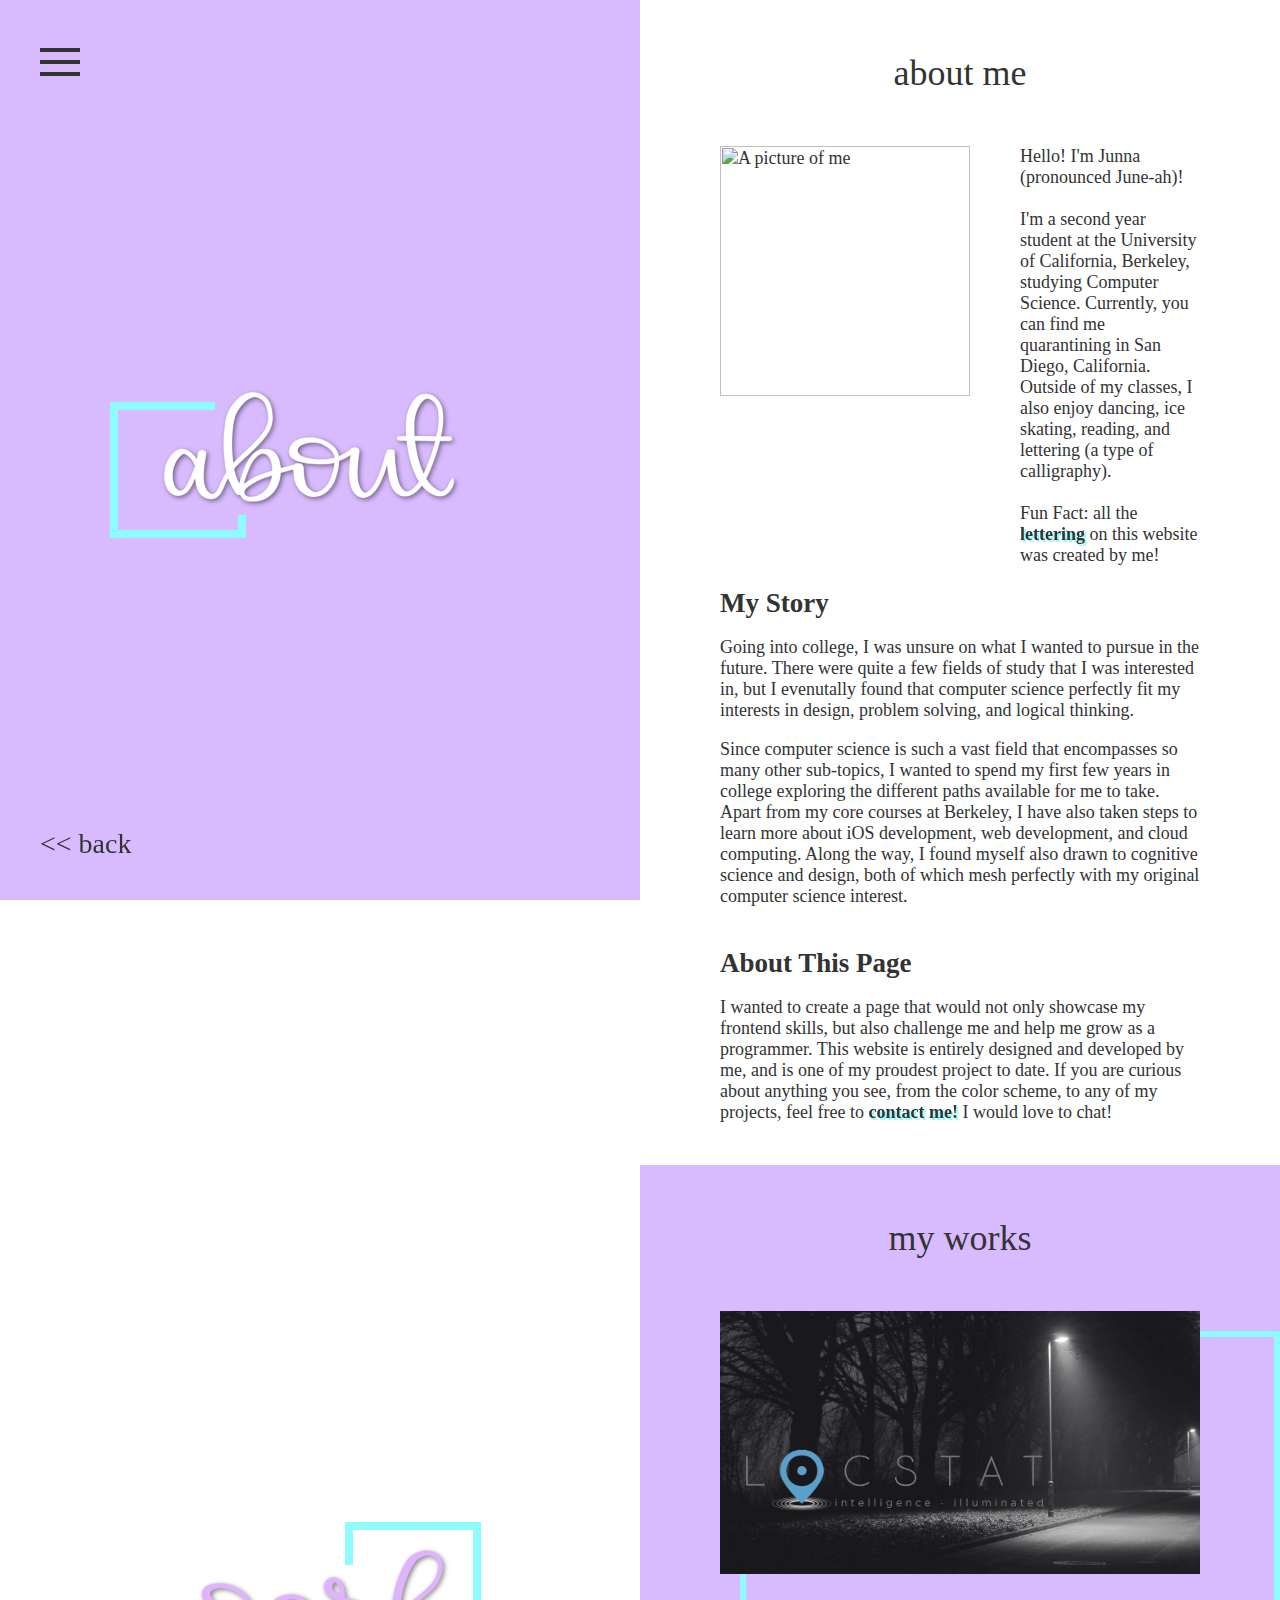
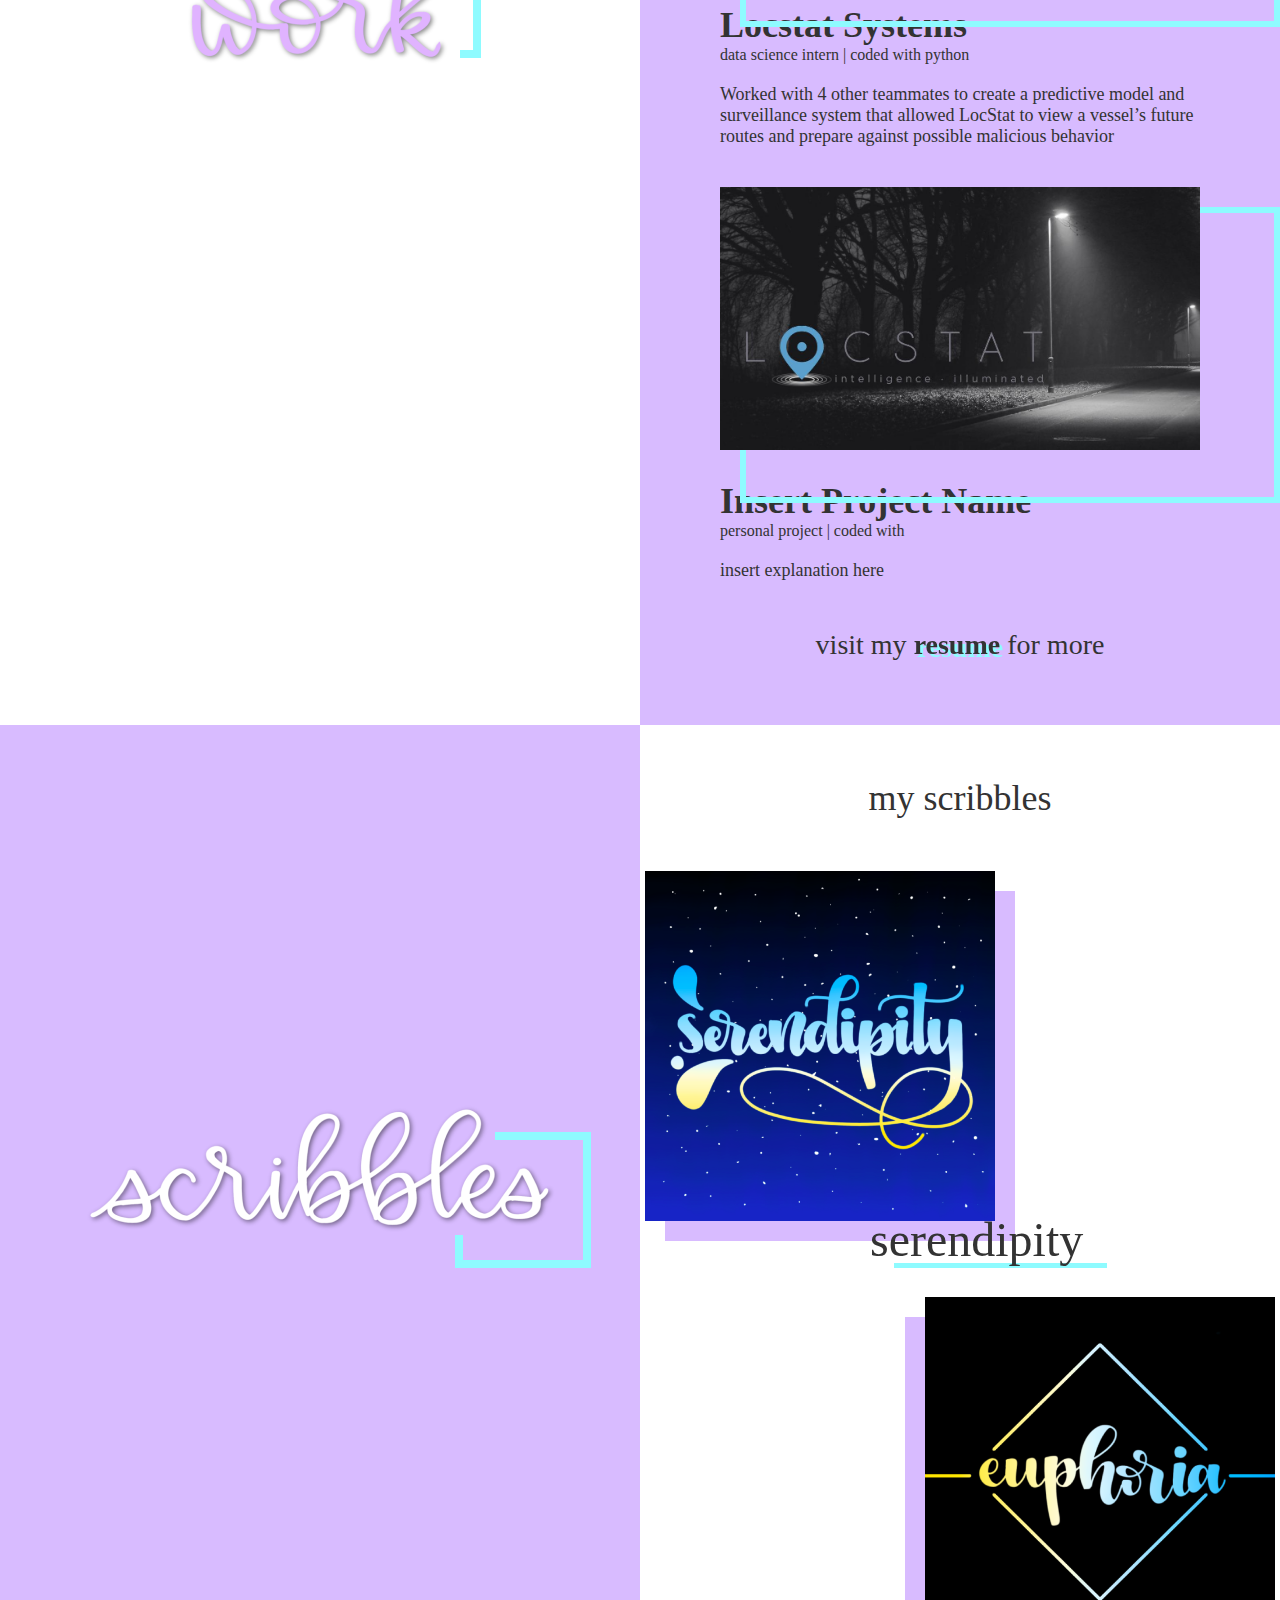
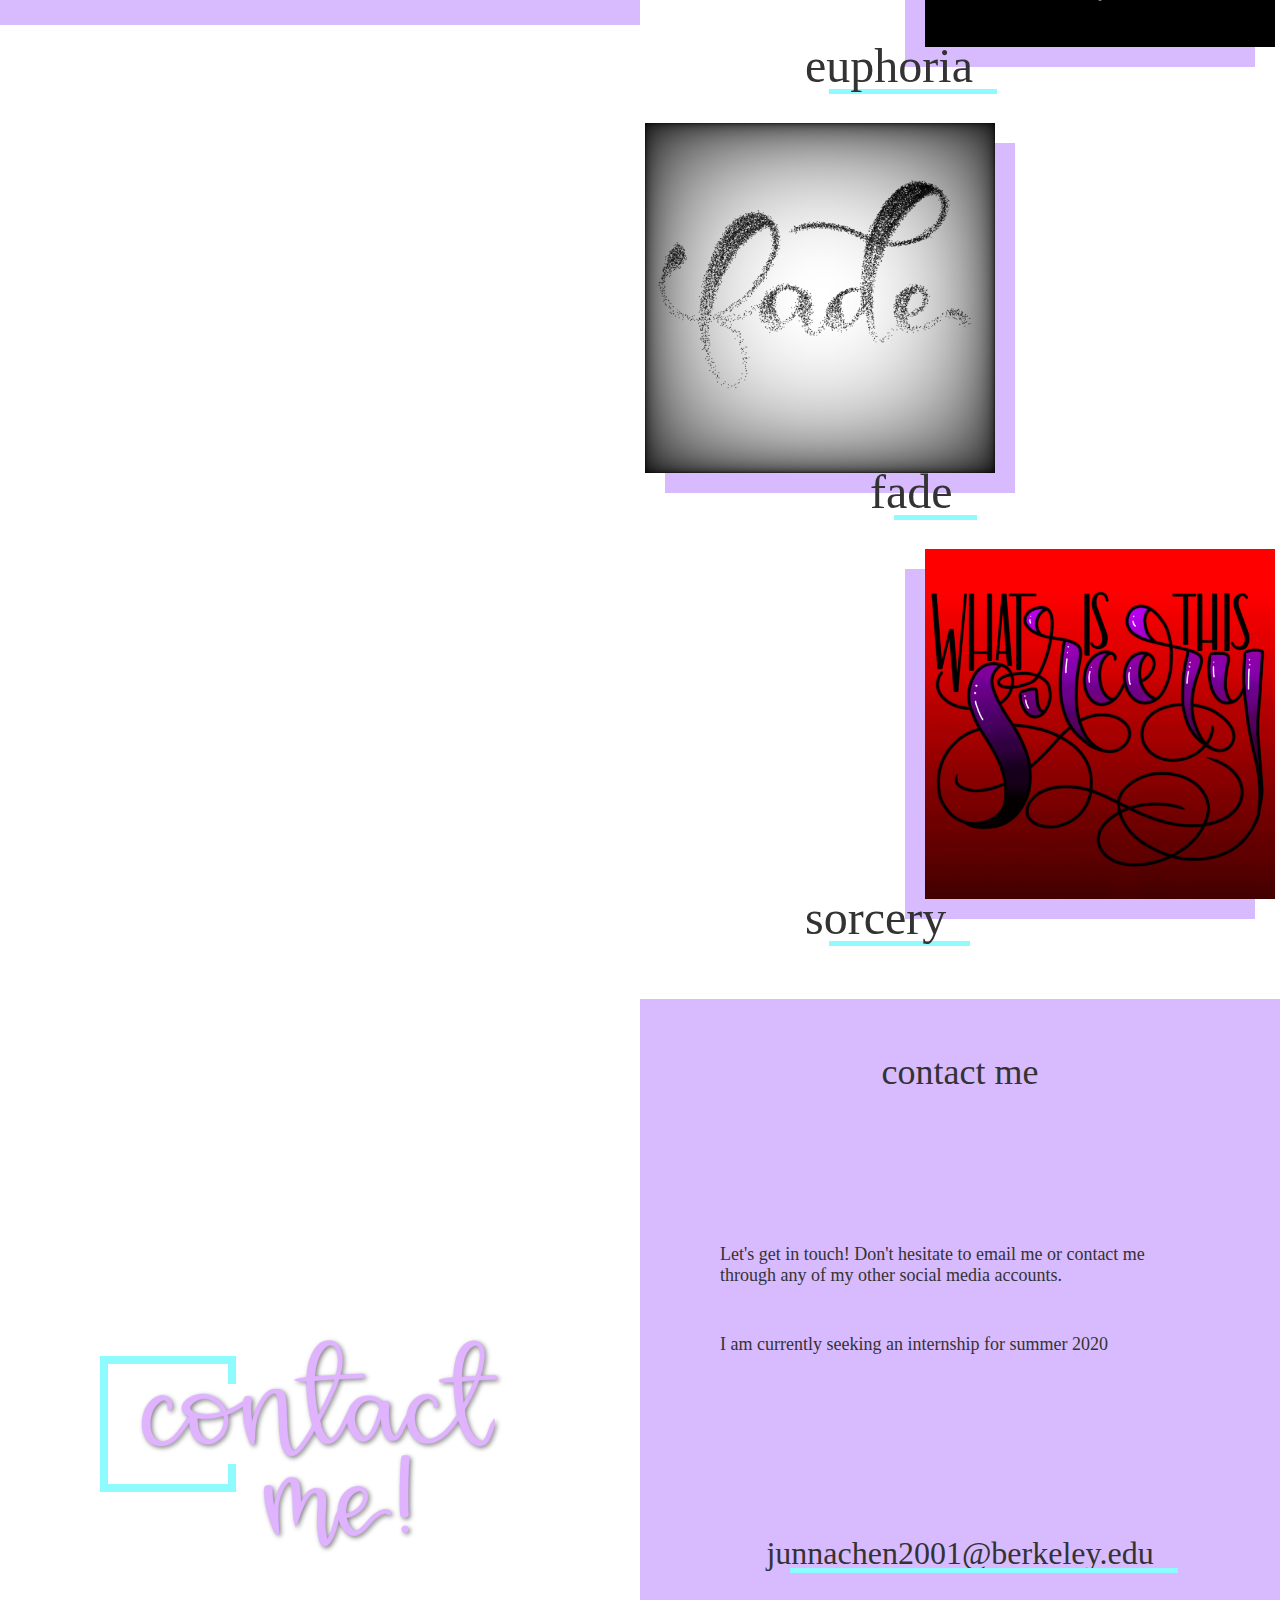
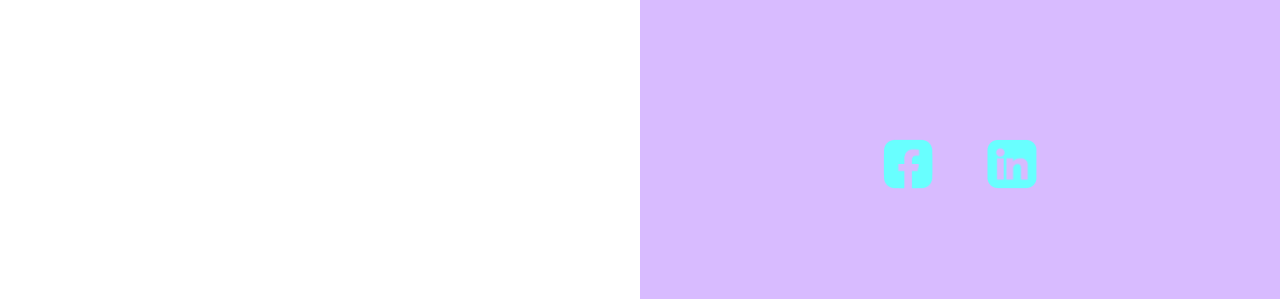
==== main-page.html @ 4d8b3b7f "added all pages" ====
<html>
    <head>
        <title>Junna Chen</title>
        <link rel="stylesheet" href="assets/styles/main.css">
    </head>
    <body>
        <div class = "main">
            <div id="nav-button">
                <div class="nav-line" id = "top-bar"></div>
                <div class="nav-line" id = "middle-bar"></div>
                <div class="nav-line" id = "bottom-bar"></div>
            </div>
            <aside>
              <div class="aside-section aside-left"></div>
              <div class="aside-section aside-right"></div>
            </aside>
            <ul class="aside-section" id = "nav-list">
                <li><a href="#about" class="aside-anchor">>> about</a></li>
                <li><a href="#work" class="aside-anchor">>> work</a></li>
                <li><a href="#scribbles" class="aside-anchor">>> scribbles</a></li>
                <li><a href="#contact" class="aside-anchor">>> contact</a></li>
                <li><a href="https://docs.google.com/document/d/1caxKK-W94TU4qpKyjCJa2JIDk0sYdrgwj1jrsyjGGXw/edit?usp=sharing" class="aside-anchor">>> resume</a></li>
            </ul>
            <a href="index.html" class = "to-index"><< back</a>
        </div>
          <div class="wrapper" id = "about">
            <div class="sidebar purple">
                <div class="title-image">
                    <div class="title-decor"></div>
                    <div class="title-mask"></div>
                    <img src="assets/images/about-white.png" alt="about">
                </div>
            </div>
            <div class="main white">
                <header class="heading" id="about-heading">
                    <div class="header-decor"></div>
                    <p>about me</p>
                    <div class="header-decor"></div>
                </header>
                <div class="content" id="about-content">
                    <div class = "general-about">
                        <img src="assets/images/self.JPG" alt="A picture of me">
                        <div>
                            <p>Hello! I'm Junna (pronounced June-ah)!</p>
                            <br>
                            <p>I'm a second year student at the University of California, Berkeley, studying Computer Science. Currently, you can find me quarantining in San Diego, California. Outside of my classes, I also enjoy dancing, ice skating, reading, and lettering (a type of calligraphy).</p>
                            <br>
                            <p>Fun Fact: all the <a href="#scribbles">lettering</a> on this website was created by me!</p>
                        </div>
                    </div>
                    <div class = "my-story">
                        <h2>My Story</h2>
                        <p>Going into college, I was unsure on what I wanted to pursue in the future. There were quite a few fields of study that I was interested in, but I evenutally found that computer science perfectly fit my interests in design, problem solving, and logical thinking. </p>
                        <p>Since computer science is such a vast field that encompasses so many other sub-topics, I wanted to spend my first few years in college exploring the different paths available for me to take. Apart from my core courses at Berkeley, I have also taken steps to learn more about iOS development, web development, and cloud computing. Along the way, I found myself also drawn to cognitive science and design, both of which mesh perfectly with my original computer science interest.</p>
                    </div>
                    <div class = "this-page">
                        <h2>About This Page</h2>
                        <p>I wanted to create a page that would not only showcase my frontend skills, but also challenge me and help me grow as a programmer. This website is entirely designed and developed by me, and is one of my proudest project to date. If you are curious about anything you see, from the color scheme, to any of my projects, feel free to <a href="#contact">contact me!</a> I would love to chat!</p>
                    </div>
                </div>
            </div>
        </div>
        <div class="wrapper" id = "work">
            <div class="sidebar white">
                <div class="title-image">
                    <div class="title-decor"></div>
                    <div class="title-mask"></div>
                    <img src="assets/images/work-purple.png" alt="about">
                </div>
            </div>
            <div class="main purple">
                <header class="heading" id="work-heading">
                    <div class="header-decor"></div>
                    <p>my works</p>
                    <div class="header-decor"></div>
                </header>
                <div class="content" id="work-content">
                    <div class = "work1">
                        <div class = "image">
                            <div class="work-decor"></div>
                            <img src="assets/images/locstat.jpg" alt="">
                        </div>
                        <div class = "description">
                            <h2>Locstat Systems</h2>
                            <p class = "role">data science intern   |   coded with python</p>
                            <p class = "explain">Worked with 4 other teammates to create a predictive model and surveillance system that allowed LocStat to view a vessel’s future routes and prepare against possible malicious behavior</p>
                        </div>
                    </div>
                    <div class = "work2">
                        <div class = "image">
                            <div class="work-decor"></div>
                            <img src="assets/images/locstat.jpg" alt="">
                        </div>
                        <div class = "description">
                            <h2>Insert Project Name</h2>
                            <p class = "role">personal project  |   coded with</p>
                            <p class = "explain">insert explanation here</p>
                        </div>
                    </div>
                    <div class = "more">
                        <p>visit my <a href="https://docs.google.com/document/d/1caxKK-W94TU4qpKyjCJa2JIDk0sYdrgwj1jrsyjGGXw/edit?usp=sharing">resume</a> for more</p>
                    </div>
                </div>
            </div>
        </div>
        <div class="wrapper" id = "scribbles">
            <div class="sidebar purple">
                <div class="title-image">
                    <div class="title-decor"></div>
                    <div class="title-mask"></div>
                    <img src="assets/images/scribbles-white.png" alt="about">
                </div>
            </div>
            <div class="main white">
                <header class="heading" id="scribbles-heading">
                    <div class="header-decor"></div>
                    <p>my scribbles</p>
                    <div class="header-decor"></div>
                </header>
                <div class="content" id="scribbles-content">
                    <div id="scribble1" class="odd">
                        <img src="assets/images/serendipity.png" alt="serendipity">
                        <a href="https://www.youtube.com/watch?v=BEMaH9Sm3lQ&ab_channel=BigHitLabels">
                            <div class="scribble-mask">
                                <p class="insp">see inspiration</p>
                            </div>
                        </a>
                        <div class="scribble-decor"></div>
                        <div class="subtitle">
                            <p>serendipity</p>
                            <div class="word-decor"></div>
                        </div>
                    </div>
                    <div id="scribble2" class="even">
                        <img src="assets/images/euphoria.png" alt="euphoria">
                        <a href="https://www.youtube.com/watch?v=0D28qd--kRE&ab_channel=BTS-Topic">
                            <div class="scribble-mask">
                                <p class="insp">see inspiration</p>
                            </div>
                        </a>
                        <div class="scribble-decor"></div>
                        <div class="subtitle">
                            <p>euphoria</p>
                            <div class="word-decor"></div>
                        </div>
                    </div>
                    <div id="scribble1" class="odd">
                        <img src="assets/images/fade.png" alt="fade">
                        <div class="scribble-mask">
                            <div class = "behind">
                                <p>Behind the Letters: </p>
                                <p>This was my first time trying pointilism! It was quite time consuming.</p>
                            </div>
                        </div>
                        <div class="scribble-decor"></div>
                        <div class="subtitle">
                            <p>fade</p>
                            <div class="word-decor"></div>
                        </div>
                    </div>
                    <div id="scribble2" class="even">
                        <img src="assets/images/sorcery.png" alt="sorcery">
                        <div class="scribble-decor"></div>
                        <div class="subtitle">
                            <p>sorcery</p>
                            <div class="word-decor"></div>
                        </div>
                    </div>
                </div>
            </div>
        </div>
        <div class="wrapper" id = "contact">
            <div class="sidebar white">
                <div class="title-image">
                    <div class="title-decor"></div>
                    <div class="title-mask"></div>
                    <img src="assets/images/contact-purple.png" alt="about">
                </div>
            </div>
            <div class="main purple">
                <header class="heading" id="contact-heading">
                    <div class="header-decor"></div>
                    <p>contact me</p>
                    <div class="header-decor"></div>
                </header>
                <div class="content" id="contact-content">
                    <div id="contact text">
                        <div id="contact-me">
                            <p>Let's get in touch! Don't hesitate to email me or contact me through any of my other social
                                media accounts.</p>
                        </div>
                        <div id="internship-pls">
                            <p>I am currently seeking an internship for summer 2020</p>
                        </div>
                    </div>
                    <div id="email">
                        <p>junnachen2001@berkeley.edu</p>
                        <div class="word-decor"></div>
                    </div>
                    <div id="other-socials">
                        <a href="https://www.facebook.com/">
                            <img src="assets/images/fb.png" alt="facebook">
                        </a>
                        <a href="https://www.linkedin.com/in/junna-chen-03647b1a0/">
                            <img src="assets/images/linkedln.png" alt="linkedln">
                        </a>
                    </div>
                </div>
            </div>
        </div>
        <script src="assets/scripts/script.js"></script>
    </body>
</html>
---- assets/styles/main.css ----
/* NAV PAGE */
.main {
  display: flex;
}

.aside-section {
  top: 0;
  bottom: 0;
  position: fixed;
  z-index: 5;
}

.aside-left {
  width: 50%;
  left: 0;
  background-color:white;
  transform: translateY(-100%);
}

.aside-right {
  width: 50%;
  right: 0;
  background-color: #d8bbff;
  transform: translateX(100%);
}

.aside-left, .aside-right {
  display: flex;
  justify-content: center;
  align-items: center;
}

#nav-list {
  list-style: none;
  top: 50vh;
  left: 50vw;
  transform: translate(-50%, -37.5vh);
  padding: 0px;
  margin: 0px;
  visibility: hidden;
}

#nav-list li {
  margin-bottom: 20px;
  font-size: 64px;
}

#nav-list li:hover {
  filter: drop-shadow(4px 4px 0px #8efbff);
}

#nav-button {
  height: 50px;
  width: 50px;
  margin-left: 40px;
  margin-top: 40px;
  position: fixed;
  z-index: 10;
  cursor: pointer;
  justify-self: flex-start;
  align-self: flex-start;
}

.nav-line {
  background-color: #333333;
  height: 4px;
  width: 40px;
  margin-top: 8px;
}

.to-index {
  position: fixed;
  z-index: 10;
  margin-left: 40px;
  margin-bottom: 40px;
  left: 0vw;
  bottom: 0vh;
  font-size: 28px;
}

/* FORWARDS ANIMATIONS */

.animate-left {
  animation: left-animate .5s ease 1 forwards;
}

.animate-right {
  animation: right-animate .5s ease 1 forwards;
}

.animate-top {
  animation: top-bar .5s ease 1 forwards;
}

.animate-bottom {
  animation: bottom-bar .5s ease 1 forwards;
}

.animate-middle {
  animation: middle-bar .5s ease 1 forwards;
}

@keyframes left-animate {
  0% {
    transform: translateY(100%);
  } 100% {
    transform: translateY(0%);
  }
}

@keyframes right-animate {
  0% {
    transform: translateX(100%);
  } 100% {
    transform: translateX(0%);
  }
}

@keyframes top-bar {
  0% {
    transform: rotateZ(0deg);
  } 100% {
    transform: translateY(12.5px) rotateZ(45deg);
  }
}

@keyframes bottom-bar {
  0% {
    transform: rotateZ(0deg);
  } 100% {
    transform: translateY(-12.5px) rotateZ(-45deg);
  }
}

@keyframes middle-bar {
  0% {
    transform-origin: 50%;
  } 100% {
    transform: scaleX(0);
  }
}

/* BACKWARDS ANIMATIONS */

.animate-left-reverse {
  animation: left-animate-reverse .5s ease 1 forwards;
}

.animate-right-reverse {
  animation: right-animate-reverse .5s ease 1 forwards;
}

.animate-top-reverse {
  animation: top-bar-reverse .5s ease 1 forwards;
}

.animate-bottom-reverse {
  animation: bottom-bar-reverse .5s ease 1 forwards;
}

.animate-middle-reverse {
  animation: middle-bar-reverse .5s ease 1 forwards;
}

@keyframes left-animate-reverse {
  0% {
    transform: translateY(0%);
  } 100% {
    transform: translateY(100%);
  }
}

@keyframes right-animate-reverse {
  0% {
    transform: translateX(0%);
  } 100% {
    transform: translateX(100%);
  }
}

@keyframes top-bar-reverse {
  0% {
    transform: translateY(12.5px) rotateZ(45deg);
  } 100% {
    transform: rotateZ(0deg);
  }
}

@keyframes bottom-bar-reverse {
  0% {
    transform: translateY(-12.5px) rotateZ(-45deg);
  } 100% {
    transform: rotateZ(0deg);
  }
}

@keyframes middle-bar-reverse {
  0% {
    transform: scaleX(0);
  } 100% {
    transform: scaleX(1);
  }
}
/* GENERAL */

html, body {
  font-family: 'Avenir';
  margin: 0px;
  color: #333333;
  scrollbar-width: none;
}

html::-webkit-scrollbar {
  display: none;
}

.wrapper {
  display: flex;
  justify-content: space-between;
}

.purple {
  background-color: #d8bbff;
}

.white {
  background-color: white;
}

/* LEFT PG */

.sidebar {
  width: 50%;
  height: 100vh;
  position: sticky;
  top: 0;
  display: flex;
  justify-content: center;
  align-items: center;
}

.title-image img {
  width: 500px;
  height: 375px;
  z-index: 2;
}

.purple .title-mask {
  background-color: #d8bbff;
}

.white .title-mask {
  background-color: white;
}

.title-image {
  display: flex;
  align-items: center;
}

.title-decor {
  width: 120px;
  height: 120px;
  border-style: solid;
  border-color: #8efbff;
  border-width: 8px;
  position: absolute;
}

.title-mask {
  position: absolute;
  width: 140px;
  height: 80px;
}

/* RIGHT PG */

.main {
  width: 50%;
  box-sizing: border-box;
  display: flex;
  flex-direction: column;
  align-items: center;
}

header {
  width: 100%;
  height: fit-content;
  display: flex;
  justify-content: space-evenly;
  align-items: center;
  margin-top: 40px;
  margin-bottom: 40px;
}

header p {
  font-size: 36px;
  margin-top: 12px;
  margin-bottom: 12px;
  animation: rise .5s ease-in 1 forwards;
}

.header-decor {
  background-color: #333333;
  height: 3px;
  width: 25%;
  opacity: 0;
  animation: fade-in .5s ease-in .5s 1 forwards;
}

.content {
  width: 75%;
  height: 100%;
  display: flex;
  flex-direction: column;
  align-items: center;
  justify-content: space-around;
  font-size: 18px;
  margin-bottom: 24px;
}

a {
  color: inherit;
  text-decoration: none;
  border-radius: 2px;
}

a img {
  width: 50px;
  height: 50px;
  margin-left: 25px;
  margin-right: 25px;
}

.word-decor {
  border-bottom: 5px #8efbff solid;
  transform: translate(24px, -4px);
}

/* ABOUT */

.general-about img {
  width: 250px;
  margin-right: 50px;
  animation: fade-in .5s ease-in 1 forwards;
}

.general-about p {
  margin: 0px;
}

.general-about {
  display: flex;
  flex-direction: row;
}

#about .title-mask {
  transform: translate(145px, 5px);
  height: 120px;
}

#about .title-decor {
  transform: translate(40px, 20px);
}

#about h2{
  margin-bottom: 0px;
}

#about-content a {
  font-weight: bold;
  filter: drop-shadow(2px 2px 0px #8efbff);
}

/* WORK */

.explain {
  margin-top: 20px;
  margin-bottom: 40px;
}

#work-content img {
  width: 100%;
  position: relative;
}

.work-decor {
  border-color: #8efbff;
  border-style: solid;
  border-width: 6px;
  position: absolute;
  width: 528px;
  height: 284px;
  transform: translate(20px, 20px);
}

#work .title-mask {
  transform: translate(250px, 0px);
  height: 100px;
}

#work .title-decor {
  transform: translate(275px, -25px);
}

.description {
  display: flex;
  flex-direction: column;
}

#work h2 {
  margin-bottom: 0px;
  font-size: 36px;
}

.role {
  margin: 0px;
  font-size: 16px;
}

.more {
  font-size: 28px;
  margin-bottom: 32px;
}

.more p {
  margin: 0px;
  padding: 8px;
}

.more a {
  font-weight: bold;
  filter: drop-shadow(3px 3px 0px #8efbff);
}
/* SCRIBBLES */

#scribbles .content {
  justify-content: flex-start;
}

.scribble-decor {
  position: relative;
  background-color: #d8bbff;
}

.scribble-mask {
  position: absolute;
  background-color: #333333;
  opacity: 0;
  z-index: 1;
  display: flex;
  justify-content: center;
  align-items: center;
}

.insp {
  color: white;
  font-size: 32px;
  padding: 4px;
  border: 4px solid #8efbff;
}

.behind {
  margin: 40px;
  border: 4px solid #8efbff;
  text-align: center;
}

.behind p {
  color: white;
  font-size: 24px;
  padding: 12px;
  margin: 0px;
}

.scribble-mask:hover{
  opacity: 0.95;
}

.scribble-mask:hover .insp {
  animation: rise .5s ease-out forwards;
}

.scribble-mask:hover .behind {
  animation: rise .5s ease-out forwards;
}

@keyframes rise {
  0% {
    opacity: 0;
    transform: translateY(50%);
  } 100% {
    opacity: 1;
    transform: translateY(0%);
  }
}

@keyframes fade-in {
  0% {
    opacity: 0;
    visibility: hidden;
  } 100% {
    visibility: visible;
    opacity: 1;
  }
}

.fade-in {
  animation: fade-in .5s ease-out forwards;
}

.even .scribble-decor {
  transform: translate(-20px, 20px);
}

.odd .scribble-decor {
  transform: translate(20px, 20px);
}

.odd .subtitle{
  transform: translate(225px, -15%);
}

.even .subtitle {
  transform: translate(-120px, -15%);
}

.subtitle p {
  position: relative;
  font-size: 48px;
  margin: 0px;
  z-index: 2;
}

#scribbles-content img {
  position: absolute;
  z-index: 1;
}

.scribble-mask, .scribble-decor, #scribbles-content img {
  height: 350px;
  width: 350px;
}

.odd {
  transform: translate(-40%);
  margin-bottom: 16px;
}

.even {
  transform: translate(40%);
  margin-bottom: 16px;
}

#scribbles .title-mask {
  transform: translate(285px, 0px);
  height: 120px;
}

#scribbles .title-decor {
  transform: translate(385px, 25px);
}

.subtitle {
  width: fit-content;
}
/* CONTACT */

#contact-me p{
  margin-bottom: 48px;
}

#email {
  font-size: 32px;
}

#email p {
  margin: 0px;
}

#contact .title-mask {
  transform: translate(80px, -25px);
}

#contact .title-decor {
  transform: translate(30px, -25px);
}
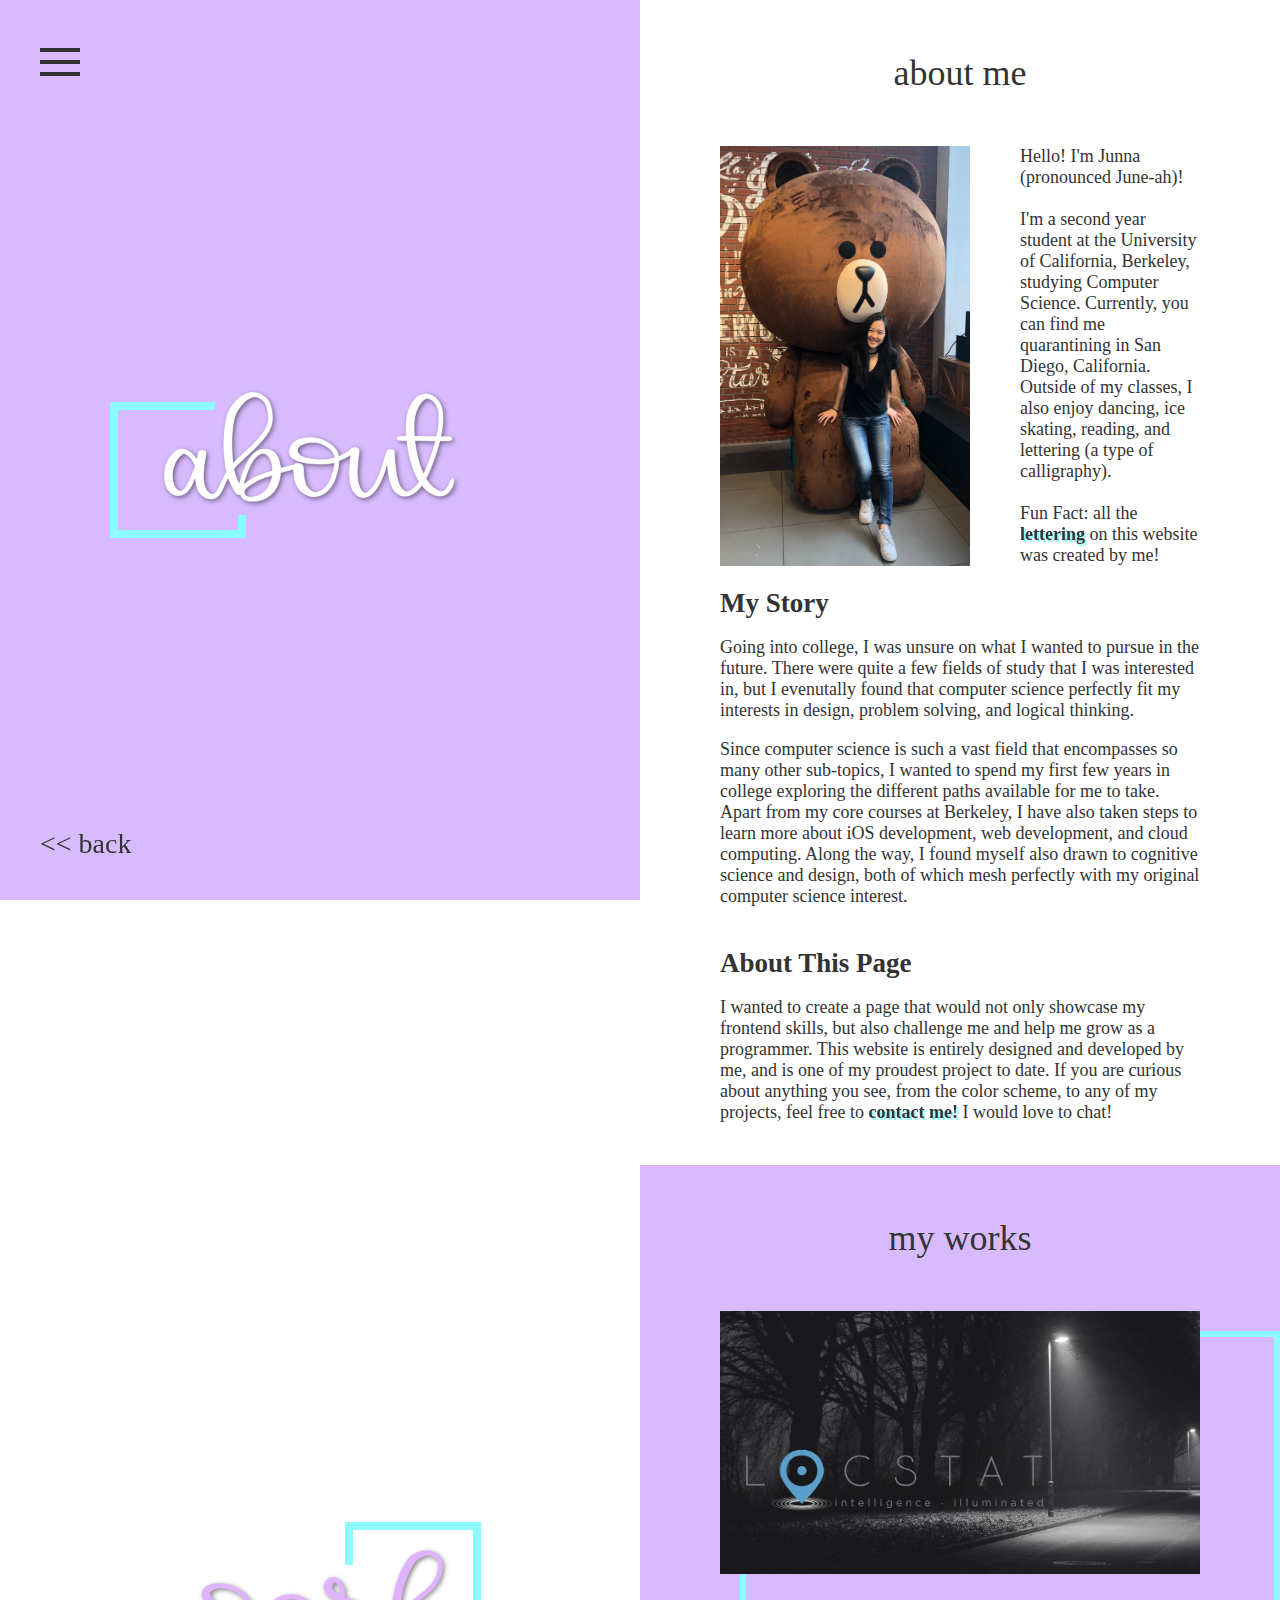
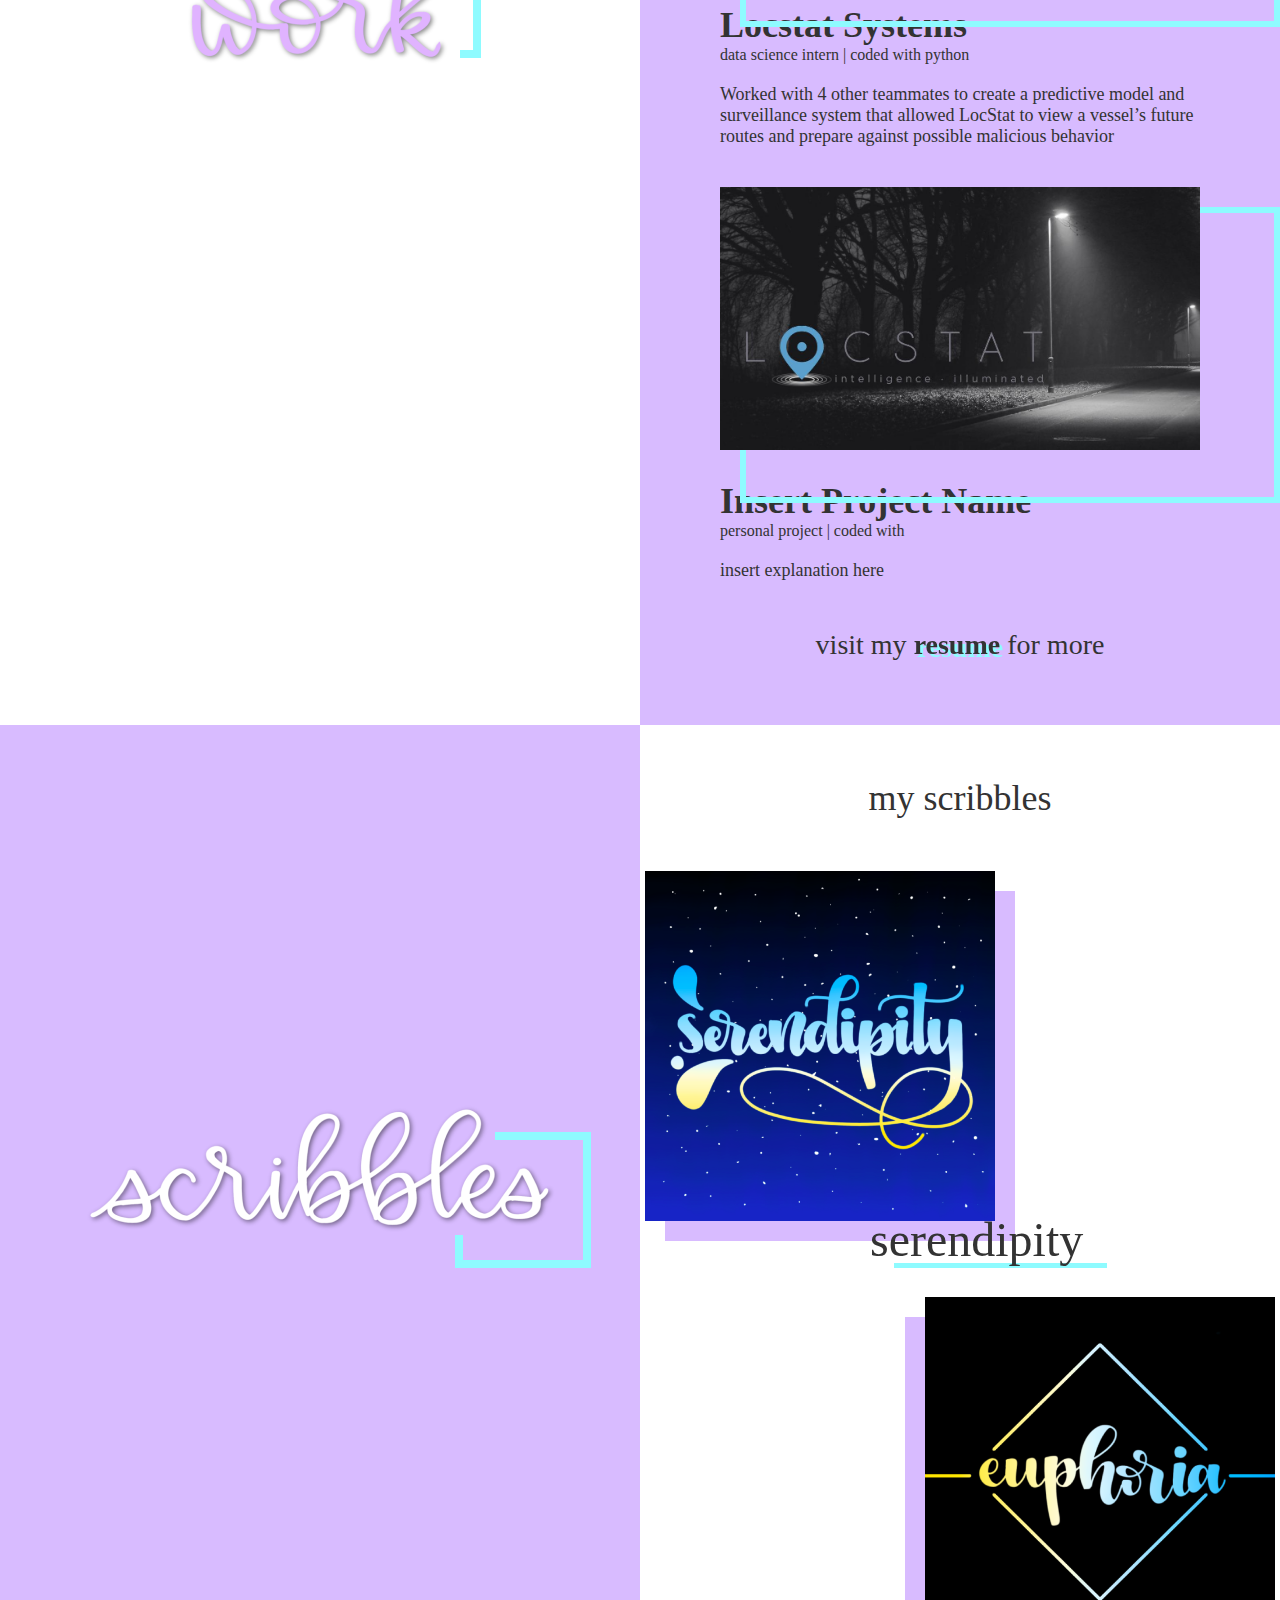
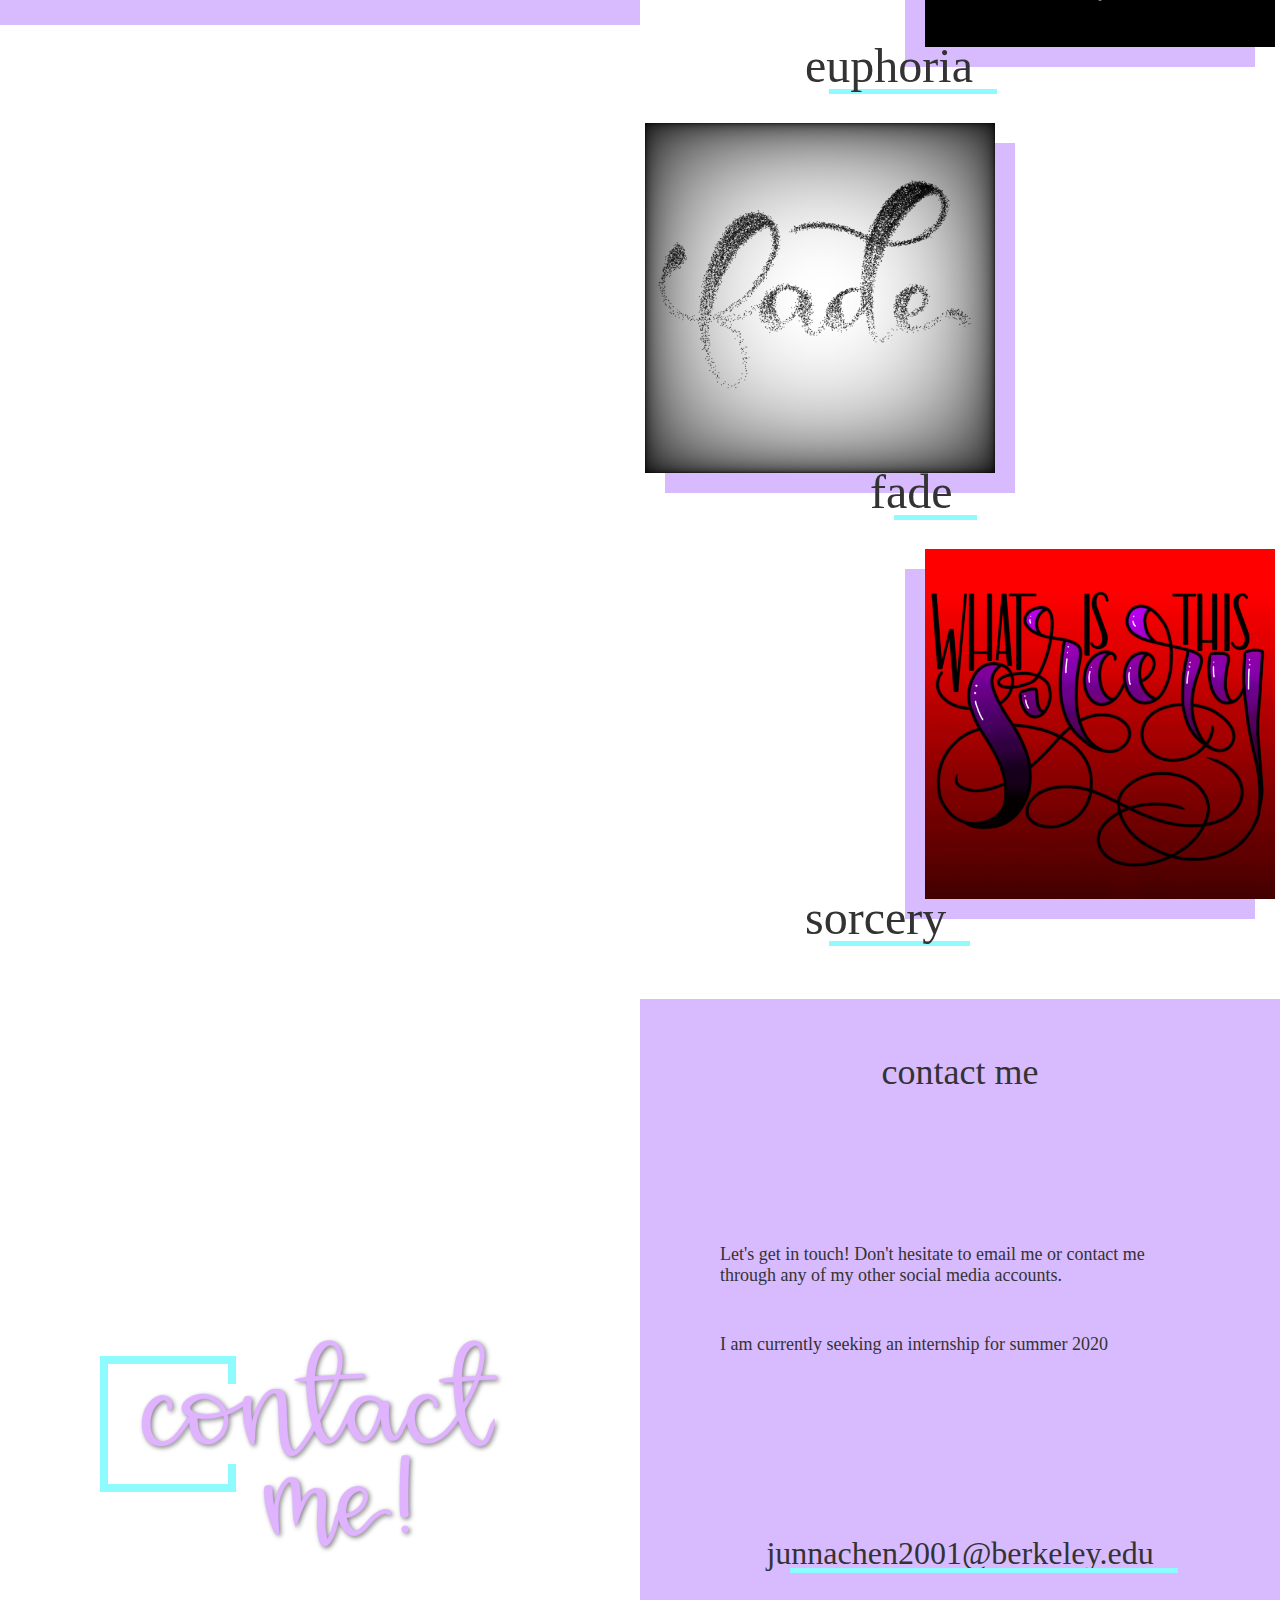
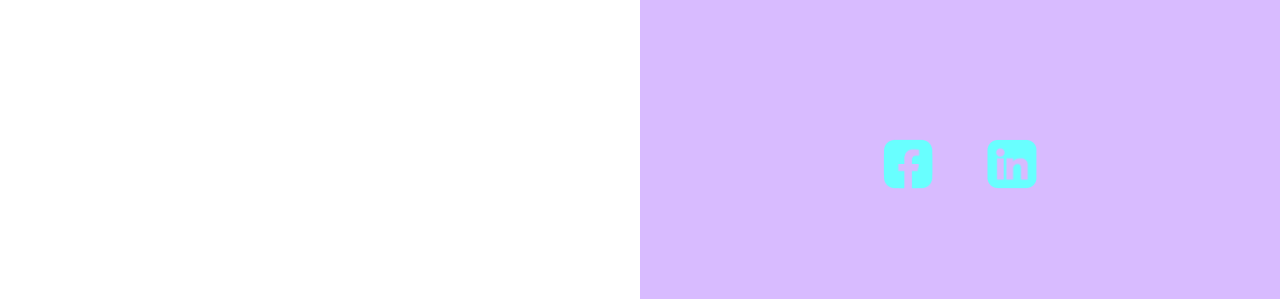
==== commit 2bbaa8ad: "fixed image issues" ====
--- a/main-page.html
+++ b/main-page.html
@@ -39,7 +39,7 @@
                 </header>
                 <div class="content" id="about-content">
                     <div class = "general-about">
-                        <img src="assets/images/self.JPG" alt="A picture of me">
+                        <img src="assets/images/self.jpg" alt="A picture of me">
                         <div>
                             <p>Hello! I'm Junna (pronounced June-ah)!</p>
                             <br>
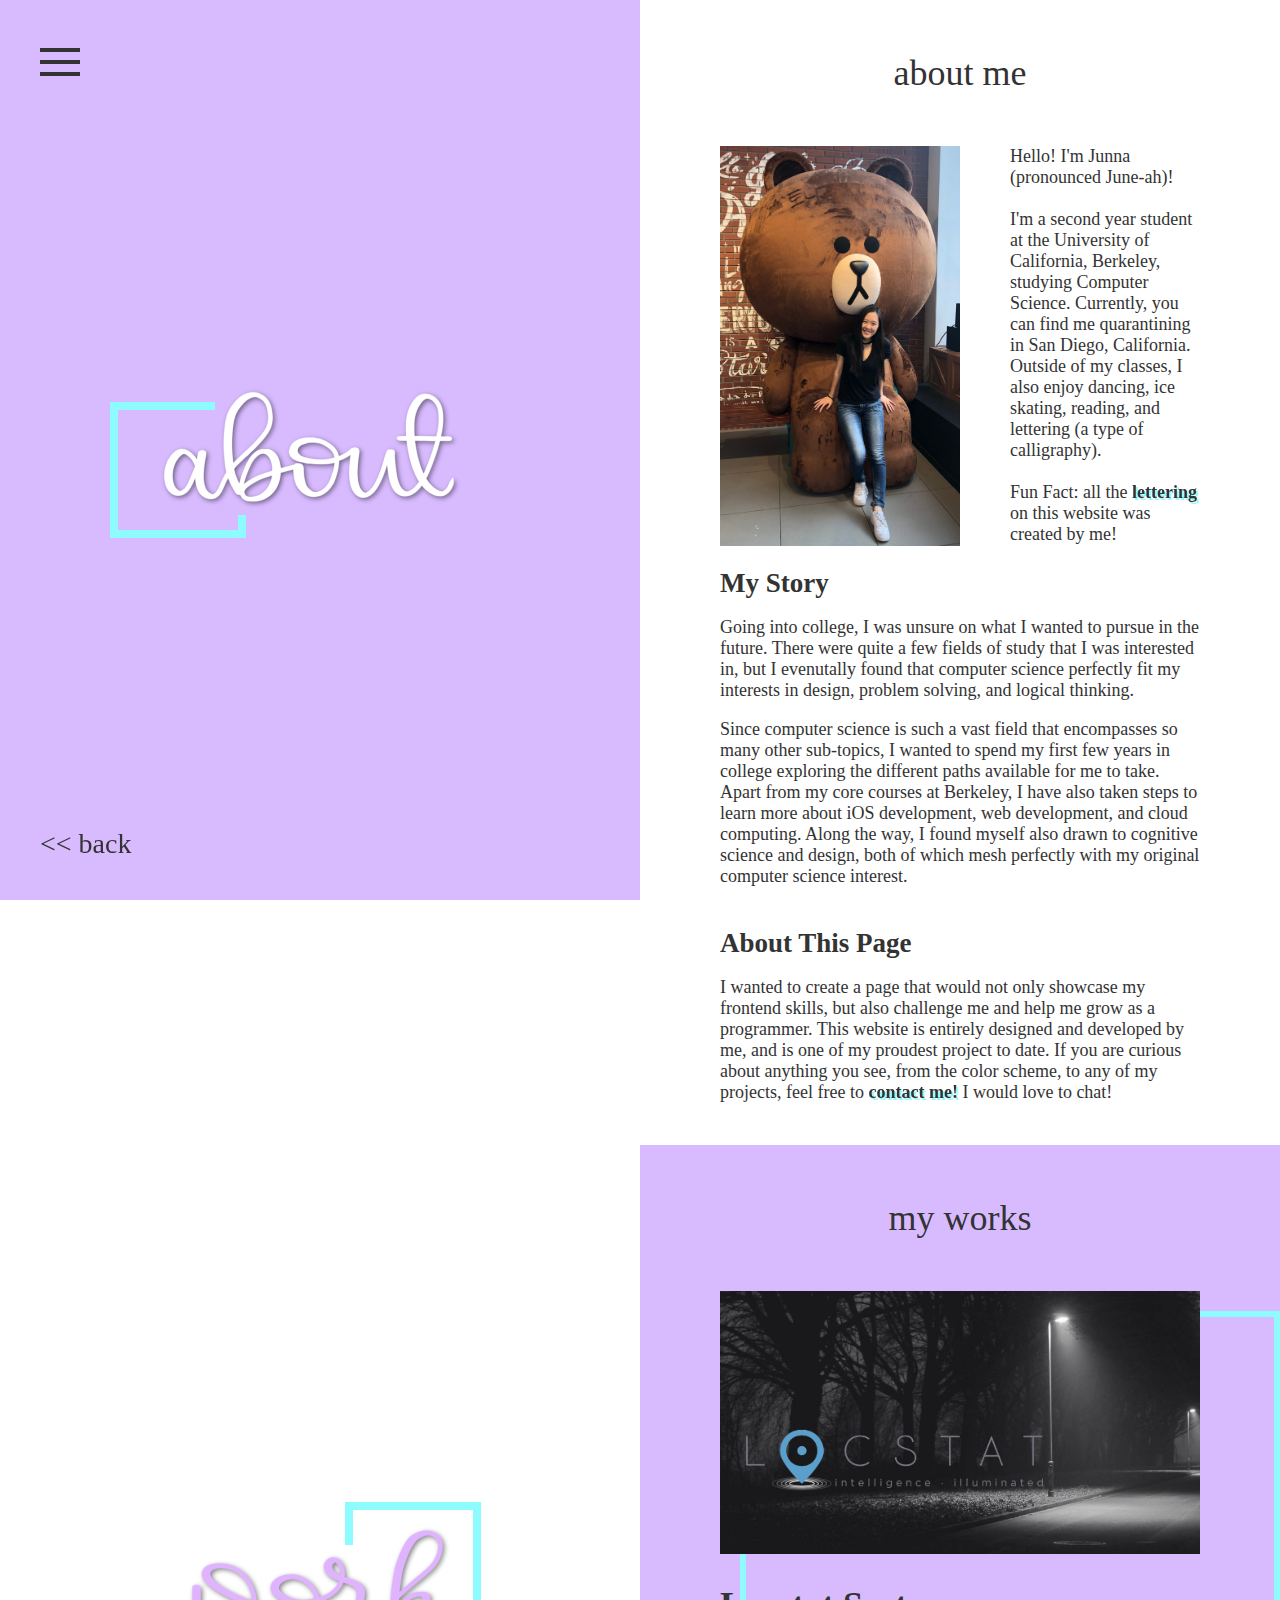
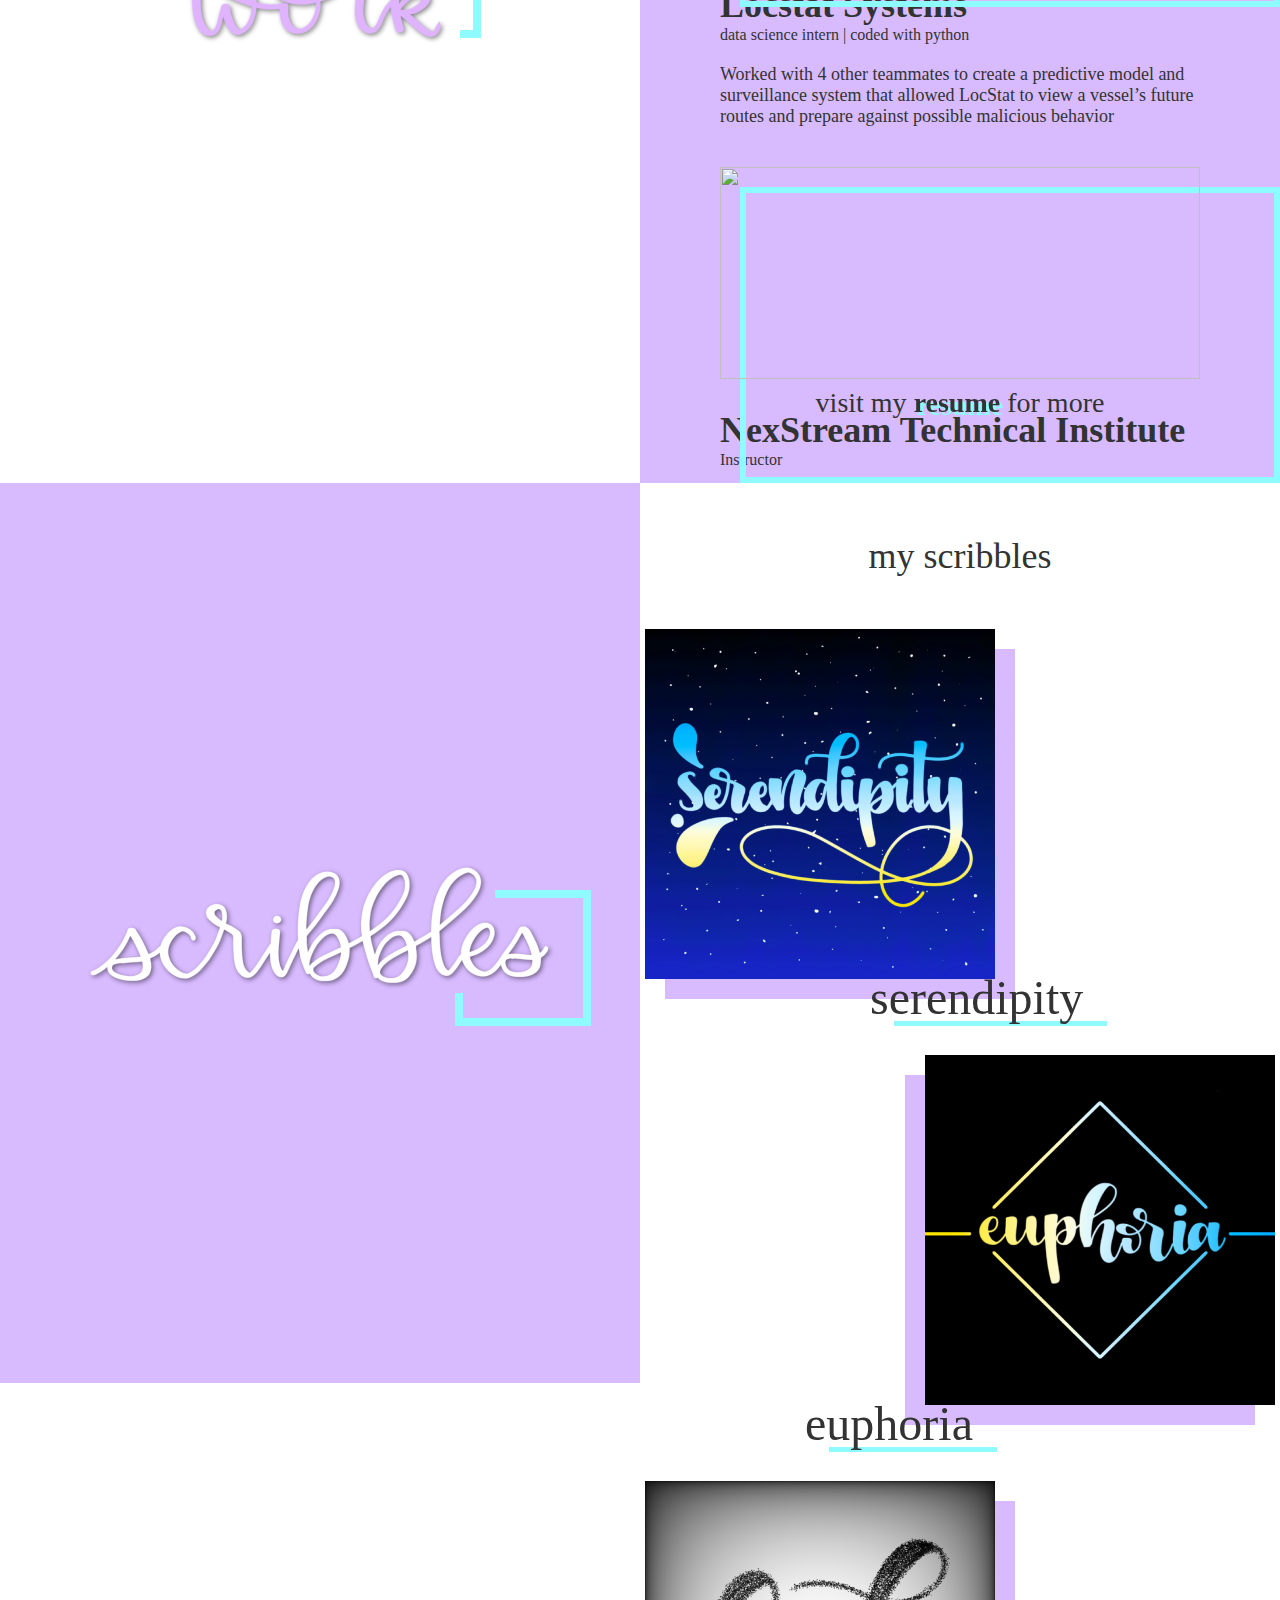
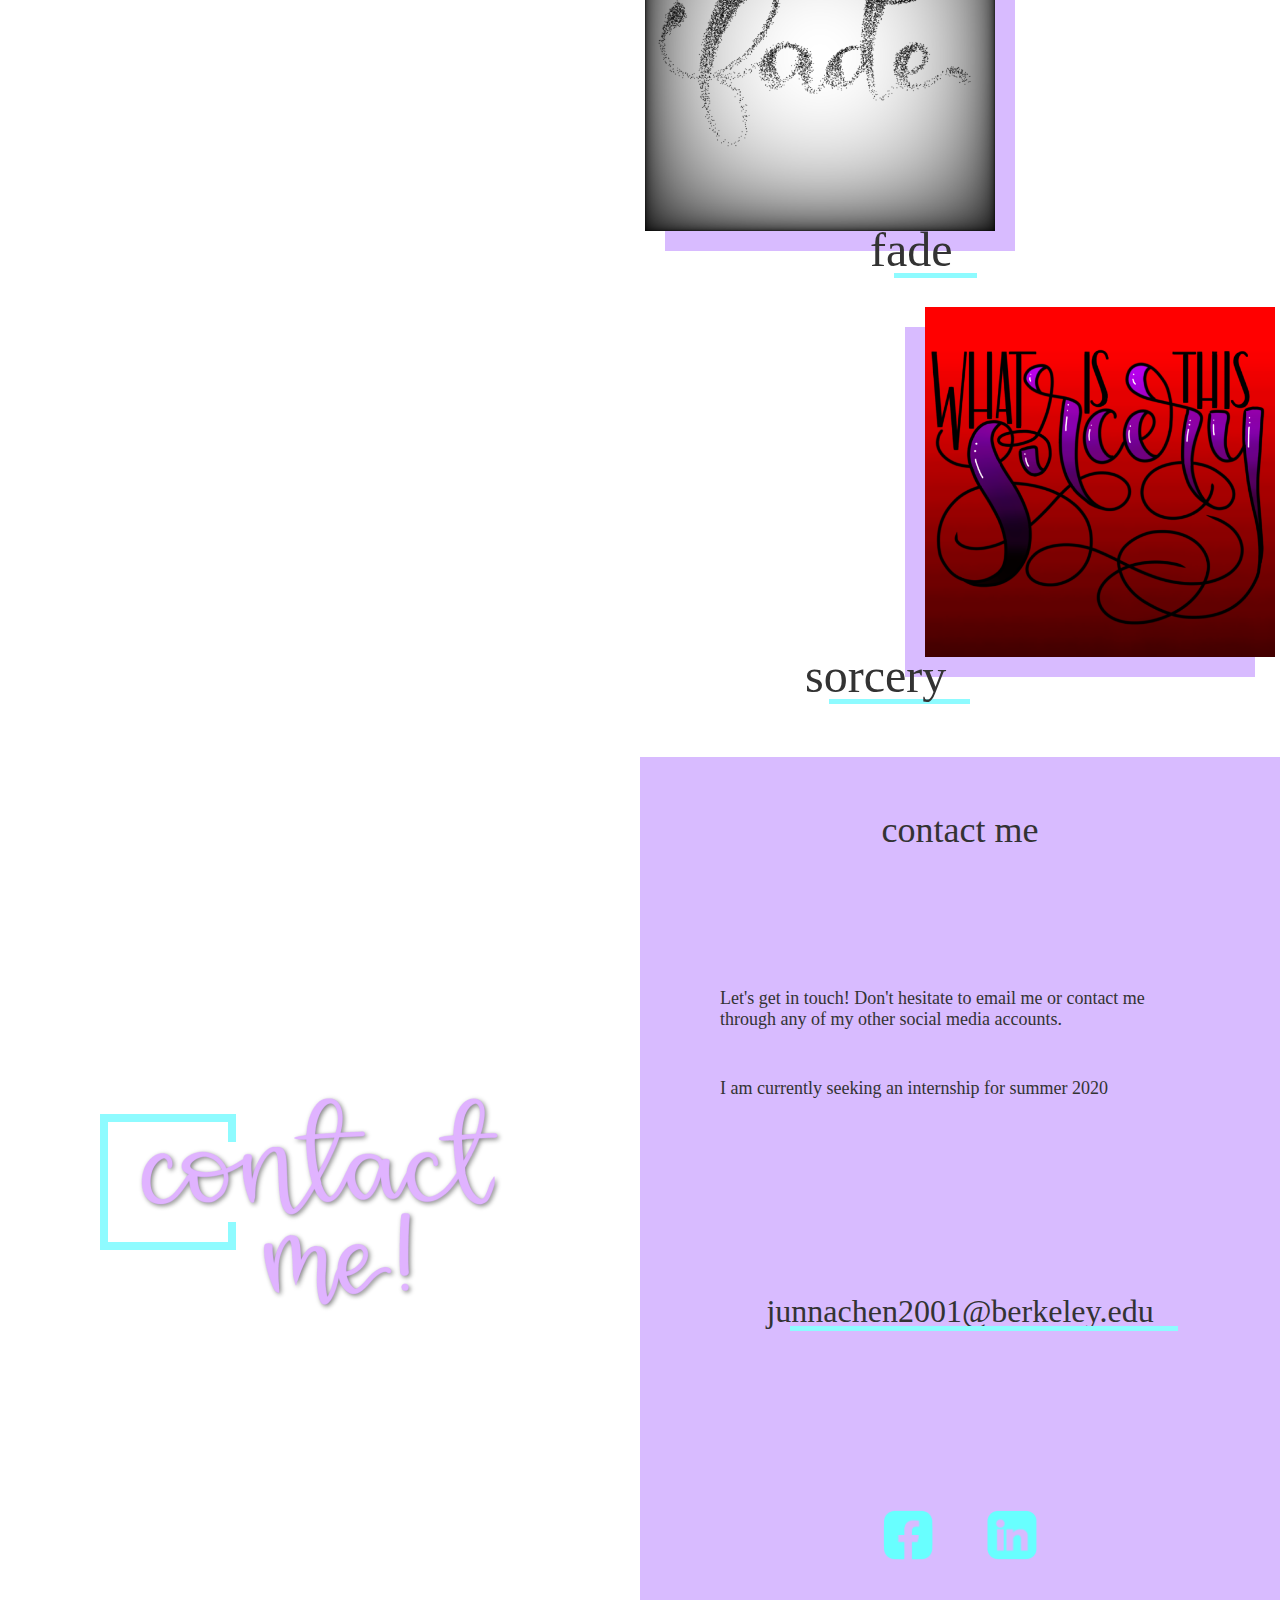
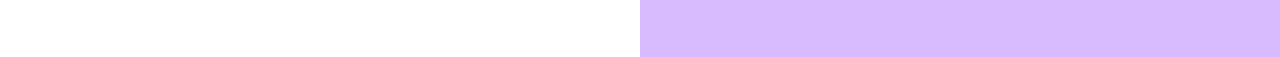
==== commit 284c65b0: "modified main page" ====
--- a/main-page.html
+++ b/main-page.html
@@ -89,12 +89,12 @@
                     <div class = "work2">
                         <div class = "image">
                             <div class="work-decor"></div>
-                            <img src="assets/images/locstat.jpg" alt="">
+                            <img src="assets/images/nexstream.png" alt="">
                         </div>
                         <div class = "description">
-                            <h2>Insert Project Name</h2>
-                            <p class = "role">personal project  |   coded with</p>
-                            <p class = "explain">insert explanation here</p>
+                            <h2>NexStream Technical Institute</h2>
+                            <p class = "role">Instructor</p>
+                            <p class = "explain">Instructed high school students on various programming and introductory machine learning concepts</p>
                         </div>
                     </div>
                     <div class = "more">
--- a/assets/styles/main.css
+++ b/assets/styles/main.css
@@ -1,6 +1,7 @@
 /* NAV PAGE */
 .main {
   display: flex;
+  display: -webkit-flex;
 }
 
 .aside-section {
@@ -26,6 +27,7 @@
 
 .aside-left, .aside-right {
   display: flex;
+  display: -webkit-flex;
   justify-content: center;
   align-items: center;
 }
@@ -216,7 +218,9 @@
 
 .wrapper {
   display: flex;
+  display: -webkit-flex;
   justify-content: space-between;
+  height: fit-content;
 }
 
 .purple {
@@ -235,6 +239,7 @@
   position: sticky;
   top: 0;
   display: flex;
+  display: -webkit-flex;
   justify-content: center;
   align-items: center;
 }
@@ -255,6 +260,7 @@
 
 .title-image {
   display: flex;
+  display: -webkit-flex;
   align-items: center;
 }
 
@@ -279,6 +285,7 @@
   width: 50%;
   box-sizing: border-box;
   display: flex;
+  display: -webkit-flex;
   flex-direction: column;
   align-items: center;
 }
@@ -287,6 +294,7 @@
   width: 100%;
   height: fit-content;
   display: flex;
+  display: -webkit-flex;
   justify-content: space-evenly;
   align-items: center;
   margin-top: 40px;
@@ -312,9 +320,9 @@
   width: 75%;
   height: 100%;
   display: flex;
+  display: -webkit-flex;
   flex-direction: column;
   align-items: center;
-  justify-content: space-around;
   font-size: 18px;
   margin-bottom: 24px;
 }
@@ -341,6 +349,7 @@
 
 .general-about img {
   width: 250px;
+  height: 400px;
   margin-right: 50px;
   animation: fade-in .5s ease-in 1 forwards;
 }
@@ -351,6 +360,7 @@
 
 .general-about {
   display: flex;
+  display: -webkit-flex;
   flex-direction: row;
 }
 
@@ -405,6 +415,7 @@
 
 .description {
   display: flex;
+  display: -webkit-flex;
   flex-direction: column;
 }
 
@@ -449,6 +460,7 @@
   opacity: 0;
   z-index: 1;
   display: flex;
+  display: -webkit-flex;
   justify-content: center;
   align-items: center;
 }
@@ -566,12 +578,17 @@
 }
 /* CONTACT */
 
+#contact .content {
+  justify-content: space-around;
+}
+
 #contact-me p{
   margin-bottom: 48px;
 }
 
 #email {
   font-size: 32px;
+  margin: 40px;
 }
 
 #email p {
